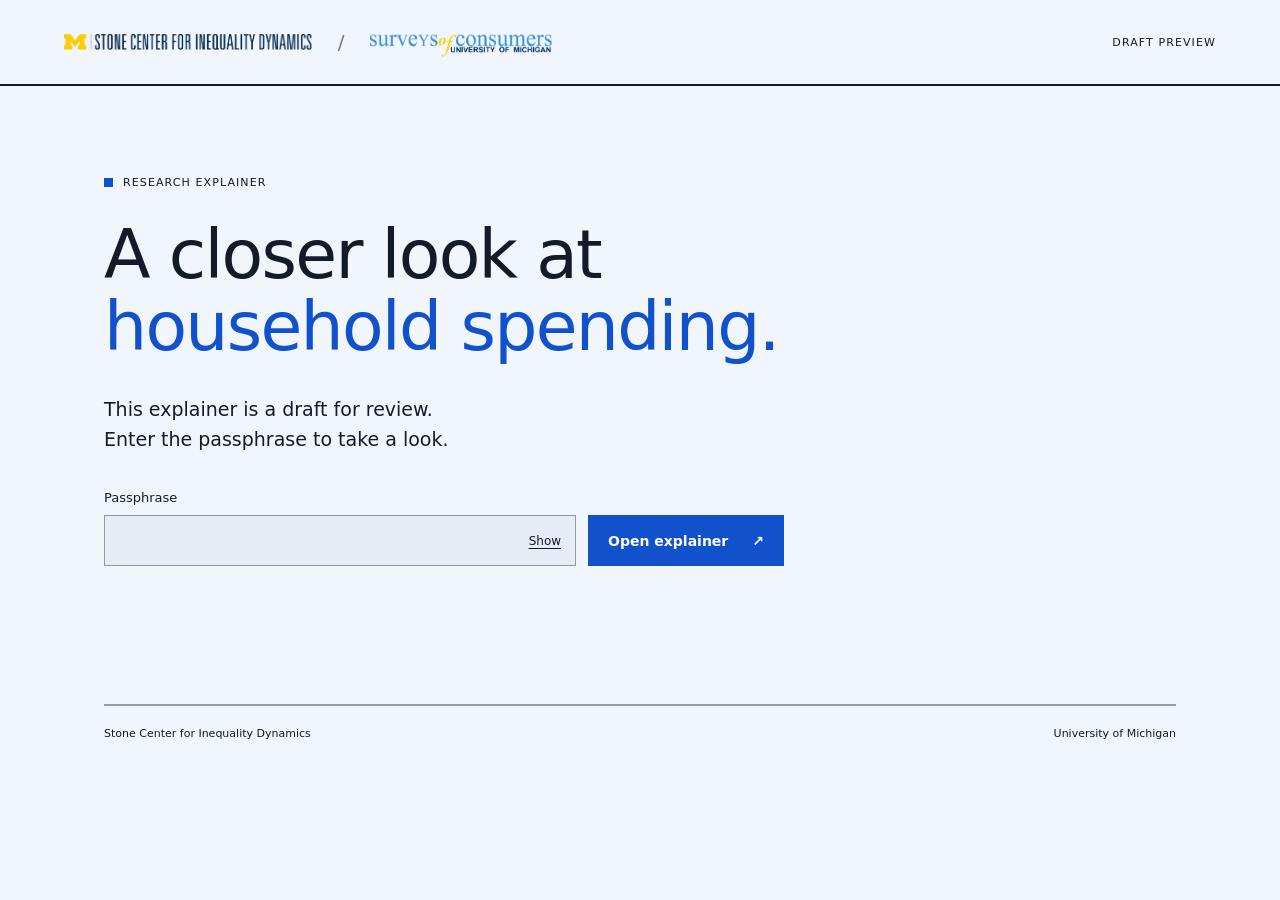
==== index.html @ 7c4a8a98 "Add encrypted Surveys of Consumers explainer preview" ====
<!doctype html>
<html lang="en">
<head>
  <meta charset="utf-8">
  <meta name="viewport" content="width=device-width, initial-scale=1">
  <meta name="robots" content="noindex,nofollow,noarchive,nosnippet">
  <meta name="referrer" content="no-referrer">
  <title>Research explainer · Draft preview</title>
  <link rel="stylesheet" href="gate.css">
  <script src="unlock.js" type="module"></script>
</head>
<body>
  <header class="nav">
    <div class="brands" aria-label="Stone Center for Inequality Dynamics and Surveys of Consumers, University of Michigan">
      <img class="stone" src="assets/stone-center.png" alt="Stone Center for Inequality Dynamics">
      <span class="slash" aria-hidden="true">/</span>
      <img class="surveys" src="assets/surveys-of-consumers.png" alt="Surveys of Consumers, University of Michigan">
    </div>
    <span class="preview-label">Draft preview</span>
  </header>
  <main>
    <div class="kicker"><span aria-hidden="true" class="square"></span> Research explainer</div>
    <h1>A closer look at<br><span>household spending.</span></h1>
    <p class="intro">This explainer is a draft for review.<br>Enter the passphrase to take a look.</p>
    <form id="unlock-form" aria-label="Open the draft explainer">
      <label for="passphrase">Passphrase</label>
      <div class="entry-row">
        <div class="password-field">
          <input id="passphrase" name="passphrase" type="password" autocomplete="off" autocapitalize="none" spellcheck="false" required aria-describedby="status">
          <button id="visibility" type="button" aria-label="Show passphrase" aria-pressed="false">Show</button>
        </div>
        <button id="open-button" type="submit">Open explainer <span aria-hidden="true">↗</span></button>
      </div>
      <p id="status" role="status" aria-live="polite"></p>
    </form>
    <noscript><p>JavaScript is required to unlock and display this explainer.</p></noscript>
    <footer><span>Stone Center for Inequality Dynamics</span><span>University of Michigan</span></footer>
  </main>
</body>
</html>
---- gate.css ----
@font-face {
  font-family: "Work Sans";
  font-style: normal;
  font-weight: 100 900;
  font-display: swap;
  src: url("assets/work-sans-latin.woff2") format("woff2");
}
:root { color-scheme: light; --bg: oklch(0.97 0.01 262); --ink: oklch(0.22 0.03 262); --accent: oklch(0.48 0.2 262); --rule: color-mix(in srgb, var(--ink) 40%, transparent); font-family: "Work Sans", system-ui, sans-serif; color: var(--ink); background: var(--bg); }
* { box-sizing: border-box; }
body { margin: 0; -webkit-font-smoothing: antialiased; }
.nav { display: flex; flex-wrap: wrap; align-items: center; justify-content: space-between; gap: 20px; min-height: 86px; padding: 22px clamp(20px, 5vw, 72px); border-bottom: 2px solid var(--ink); }
.brands { display: flex; flex-wrap: wrap; align-items: center; gap: clamp(14px, 2vw, 28px); }
.stone { display: block; width: auto; height: clamp(13px, 1.3vw, 17px); max-width: 100%; }
.surveys { display: block; width: auto; height: clamp(17px, 1.8vw, 24px); max-width: 100%; transform: translateY(3px); }
.slash { color: #7d7979; font-size: 20px; font-weight: 300; }
.preview-label { font-size: 11px; text-transform: uppercase; letter-spacing: .1em; }
main { max-width: 1200px; margin: auto; padding: clamp(56px, 10vh, 112px) clamp(20px, 5vw, 72px) 0; }
.kicker { display: flex; align-items: center; gap: 10px; font-size: 11px; text-transform: uppercase; letter-spacing: .1em; margin-bottom: 30px; }
.square { width: 9px; height: 9px; background: var(--accent); }
h1 { margin: 0; font-weight: 500; font-size: clamp(36px, 5.4vw, 68px); line-height: 1.06; letter-spacing: -.025em; }
h1 span { color: var(--accent); }
.intro { font-size: 19px; line-height: 1.55; margin: 32px 0 36px; }
form { max-width: 680px; }
label { display: block; margin-bottom: 10px; font-size: 13px; }
.entry-row { display: flex; gap: 12px; align-items: stretch; }
.password-field { display: flex; flex: 1; min-width: 0; border: 1px solid var(--rule); background: oklch(0.94 0.014 262); }
input { width: 100%; min-width: 0; padding: 14px; border: 0; border-radius: 0; background: transparent; color: var(--ink); font: inherit; font-size: 18px; }
button { border: 0; border-radius: 0; cursor: pointer; font: inherit; }
#visibility { background: transparent; color: var(--ink); font-size: 12px; padding: 0 14px; text-decoration: underline; text-underline-offset: 3px; }
#open-button { display: flex; align-items: center; justify-content: space-between; gap: 24px; background: var(--accent); color: #fff; padding: 15px 20px; font-size: 14px; font-weight: 600; }
#open-button:hover { background: oklch(0.36 0.14 262); }
button:disabled { cursor: wait; opacity: .65; }
:focus-visible { outline: 2px solid var(--accent); outline-offset: 3px; }
#status { min-height: 2.8em; font-size: 13px; line-height: 1.4; margin: 12px 0 0; }
#status.error { color: #ae1800; }
footer { display: flex; flex-wrap: wrap; justify-content: space-between; gap: 12px; margin-top: clamp(50px, 10vh, 100px); padding: 20px 0 28px; border-top: 2px solid var(--rule); font-size: 11px; line-height: 1.5; }
@media (max-width: 600px) {
  .entry-row { flex-direction: column; }
  #open-button { min-height: 50px; }
  .brands { gap: 12px; }
  .stone { height: 12px; }
  .surveys { height: 16px; }
  .nav { gap: 18px; }
}
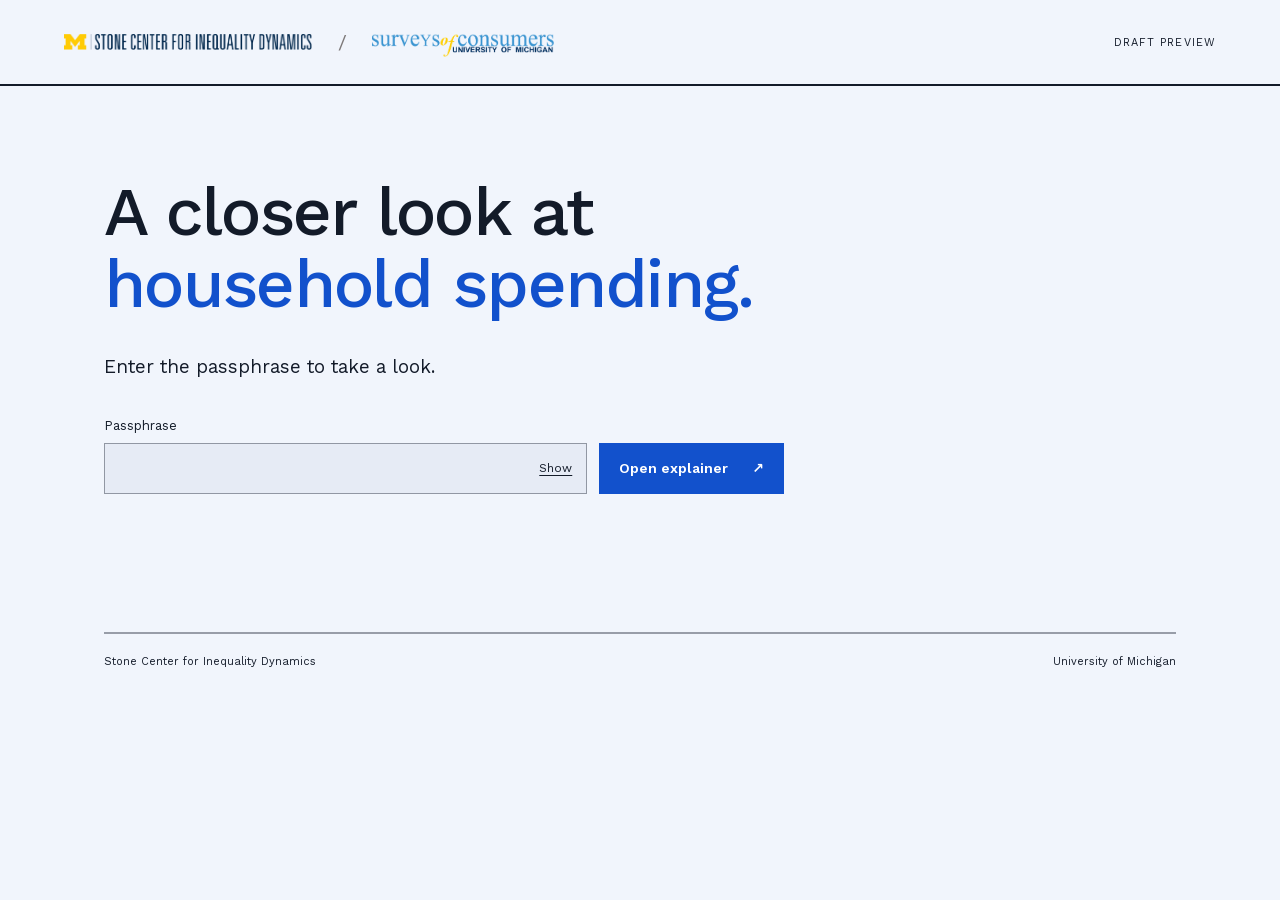
==== commit e475e180: "Update spending explainer and simplify password page" ====
--- a/index.html
+++ b/index.html
@@ -19,9 +19,8 @@
     <span class="preview-label">Draft preview</span>
   </header>
   <main>
-    <div class="kicker"><span aria-hidden="true" class="square"></span> Research explainer</div>
     <h1>A closer look at<br><span>household spending.</span></h1>
-    <p class="intro">This explainer is a draft for review.<br>Enter the passphrase to take a look.</p>
+    <p class="intro">Enter the passphrase to take a look.</p>
     <form id="unlock-form" aria-label="Open the draft explainer">
       <label for="passphrase">Passphrase</label>
       <div class="entry-row">
--- a/gate.css
+++ b/gate.css
@@ -15,8 +15,6 @@
 .slash { color: #7d7979; font-size: 20px; font-weight: 300; }
 .preview-label { font-size: 11px; text-transform: uppercase; letter-spacing: .1em; }
 main { max-width: 1200px; margin: auto; padding: clamp(56px, 10vh, 112px) clamp(20px, 5vw, 72px) 0; }
-.kicker { display: flex; align-items: center; gap: 10px; font-size: 11px; text-transform: uppercase; letter-spacing: .1em; margin-bottom: 30px; }
-.square { width: 9px; height: 9px; background: var(--accent); }
 h1 { margin: 0; font-weight: 500; font-size: clamp(36px, 5.4vw, 68px); line-height: 1.06; letter-spacing: -.025em; }
 h1 span { color: var(--accent); }
 .intro { font-size: 19px; line-height: 1.55; margin: 32px 0 36px; }
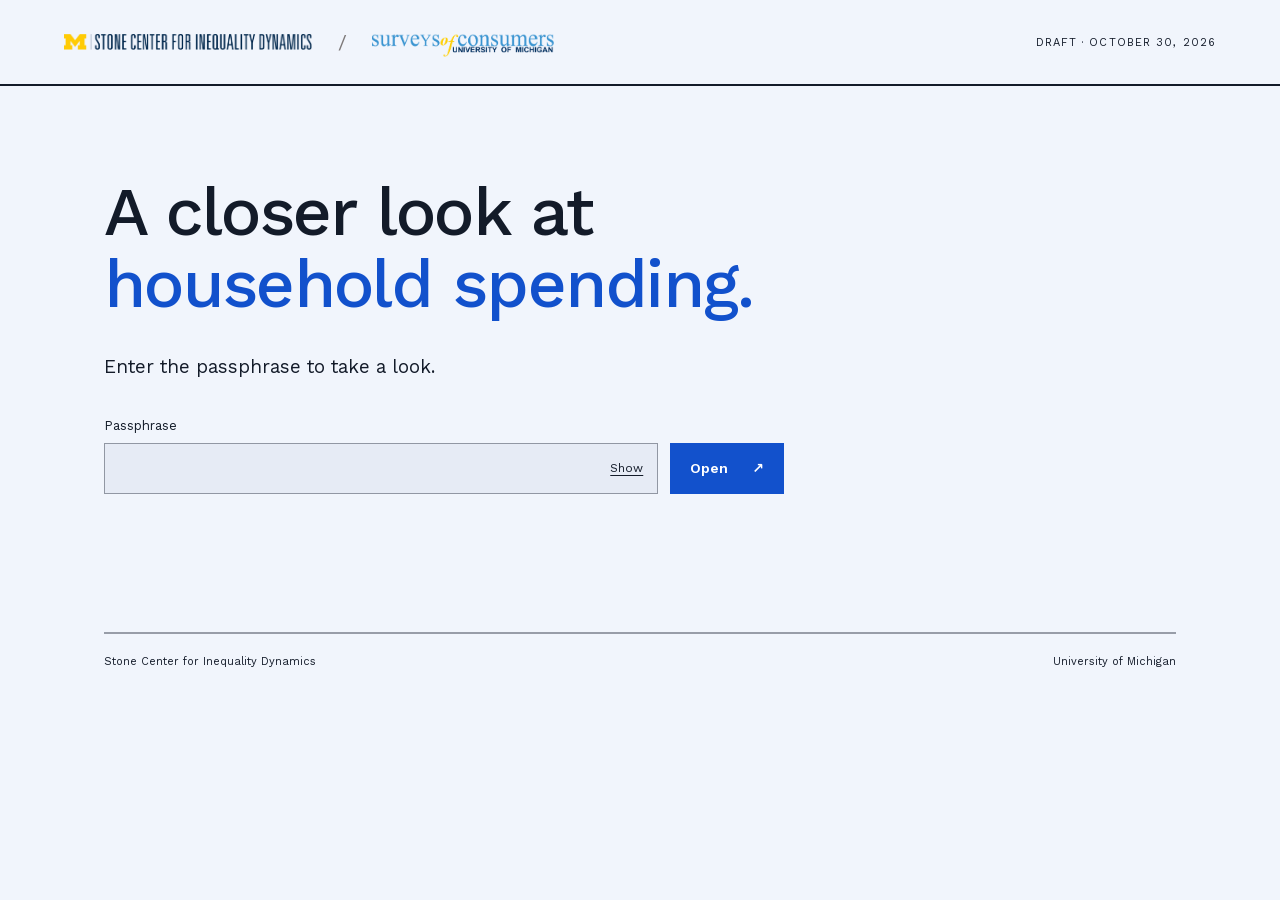
==== commit 44ca4111: "Date the draft label and shorten the open button" ====
--- a/index.html
+++ b/index.html
@@ -5,7 +5,7 @@
   <meta name="viewport" content="width=device-width, initial-scale=1">
   <meta name="robots" content="noindex,nofollow,noarchive,nosnippet">
   <meta name="referrer" content="no-referrer">
-  <title>Research explainer · Draft preview</title>
+  <title>Research explainer · Draft · October 30, 2026</title>
   <link rel="stylesheet" href="gate.css">
   <script src="unlock.js" type="module"></script>
 </head>
@@ -16,7 +16,7 @@
       <span class="slash" aria-hidden="true">/</span>
       <img class="surveys" src="assets/surveys-of-consumers.png" alt="Surveys of Consumers, University of Michigan">
     </div>
-    <span class="preview-label">Draft preview</span>
+    <span class="preview-label">Draft · October 30, 2026</span>
   </header>
   <main>
     <h1>A closer look at<br><span>household spending.</span></h1>
@@ -28,7 +28,7 @@
           <input id="passphrase" name="passphrase" type="password" autocomplete="off" autocapitalize="none" spellcheck="false" required aria-describedby="status">
           <button id="visibility" type="button" aria-label="Show passphrase" aria-pressed="false">Show</button>
         </div>
-        <button id="open-button" type="submit">Open explainer <span aria-hidden="true">↗</span></button>
+        <button id="open-button" type="submit">Open <span aria-hidden="true">↗</span></button>
       </div>
       <p id="status" role="status" aria-live="polite"></p>
     </form>
